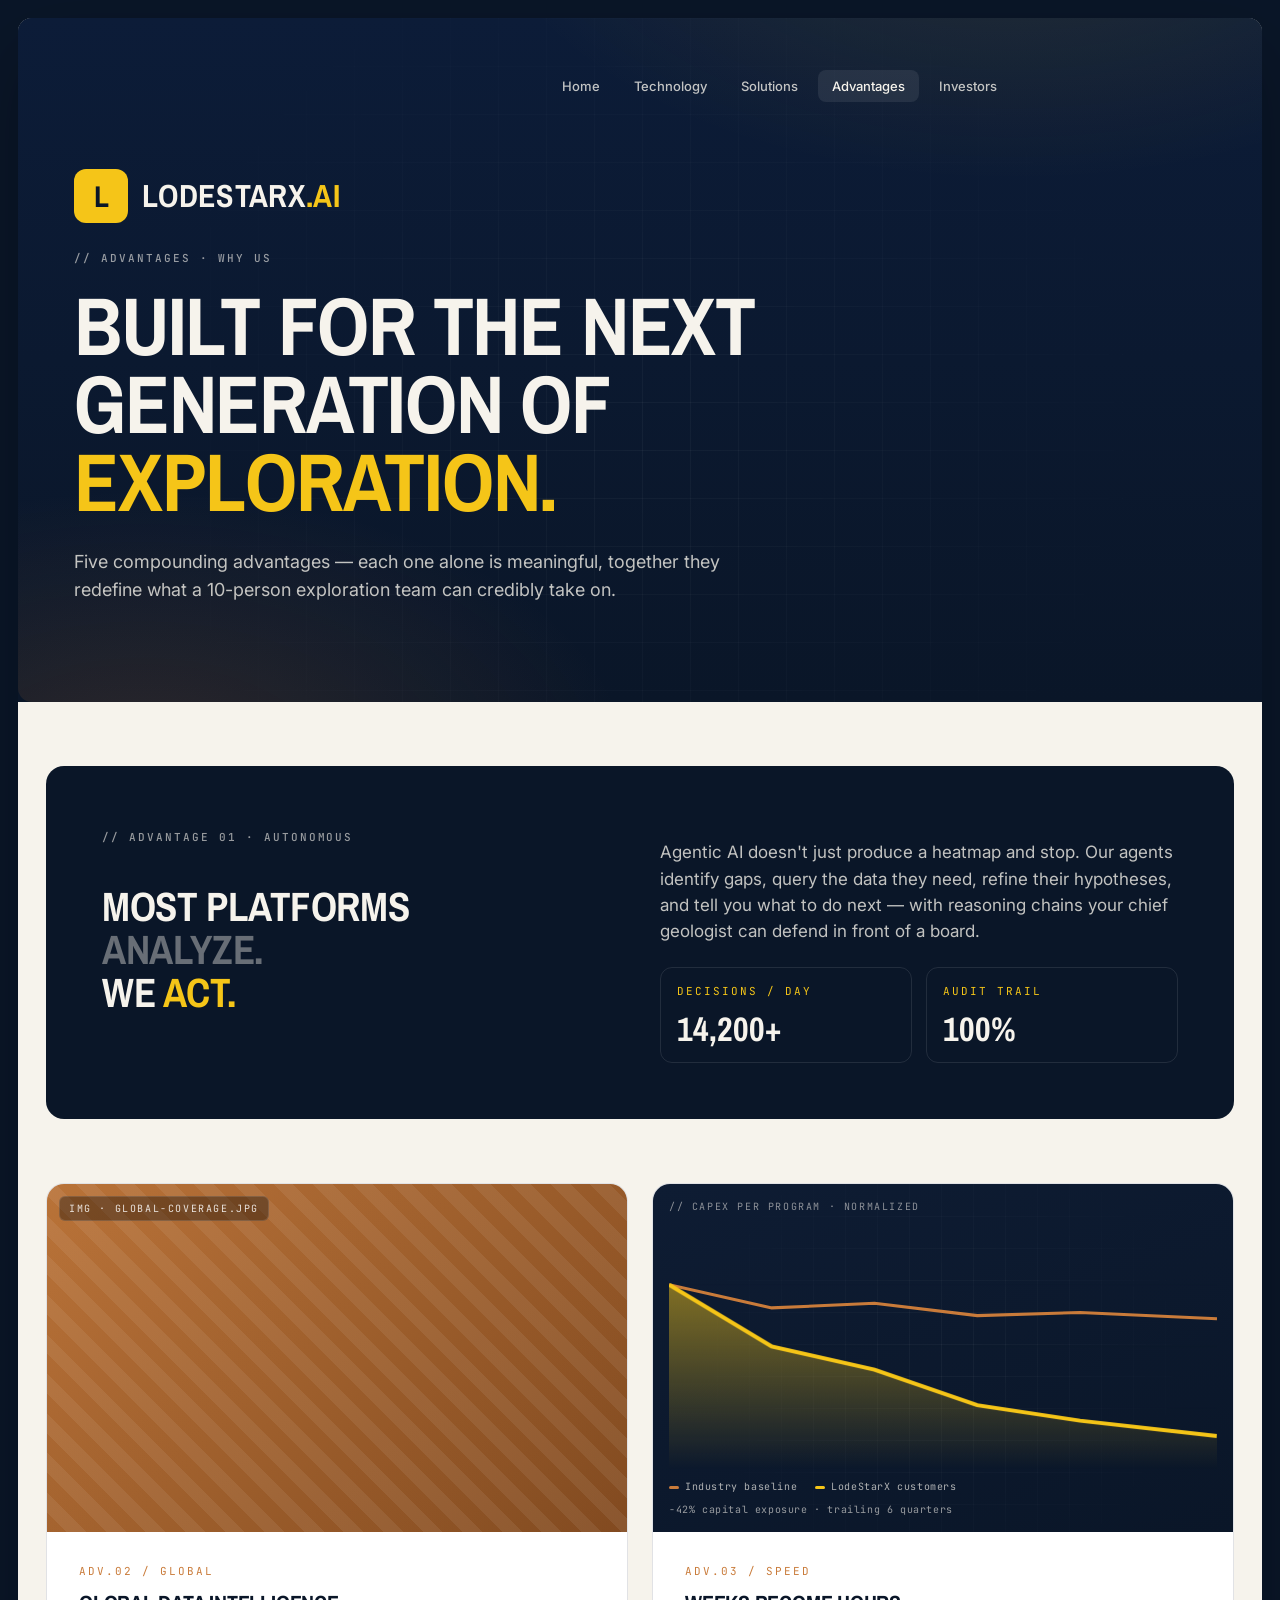
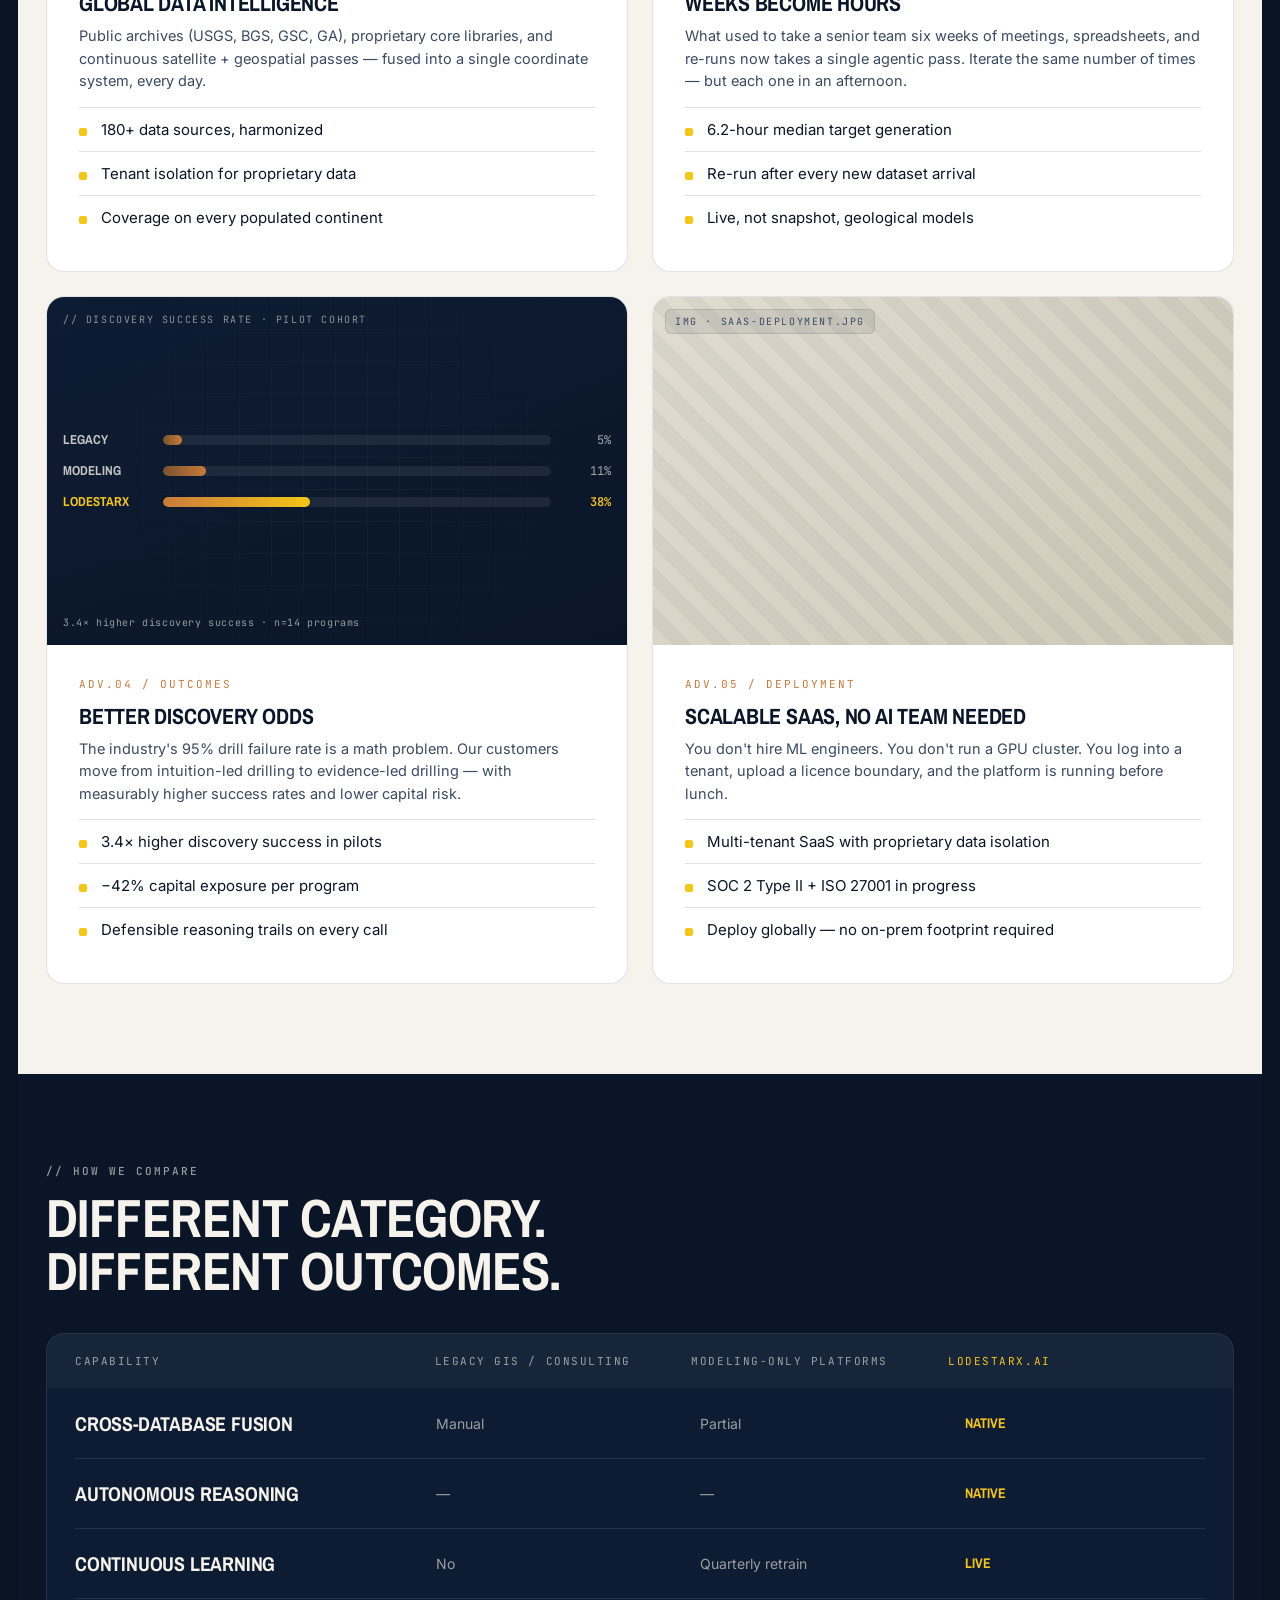
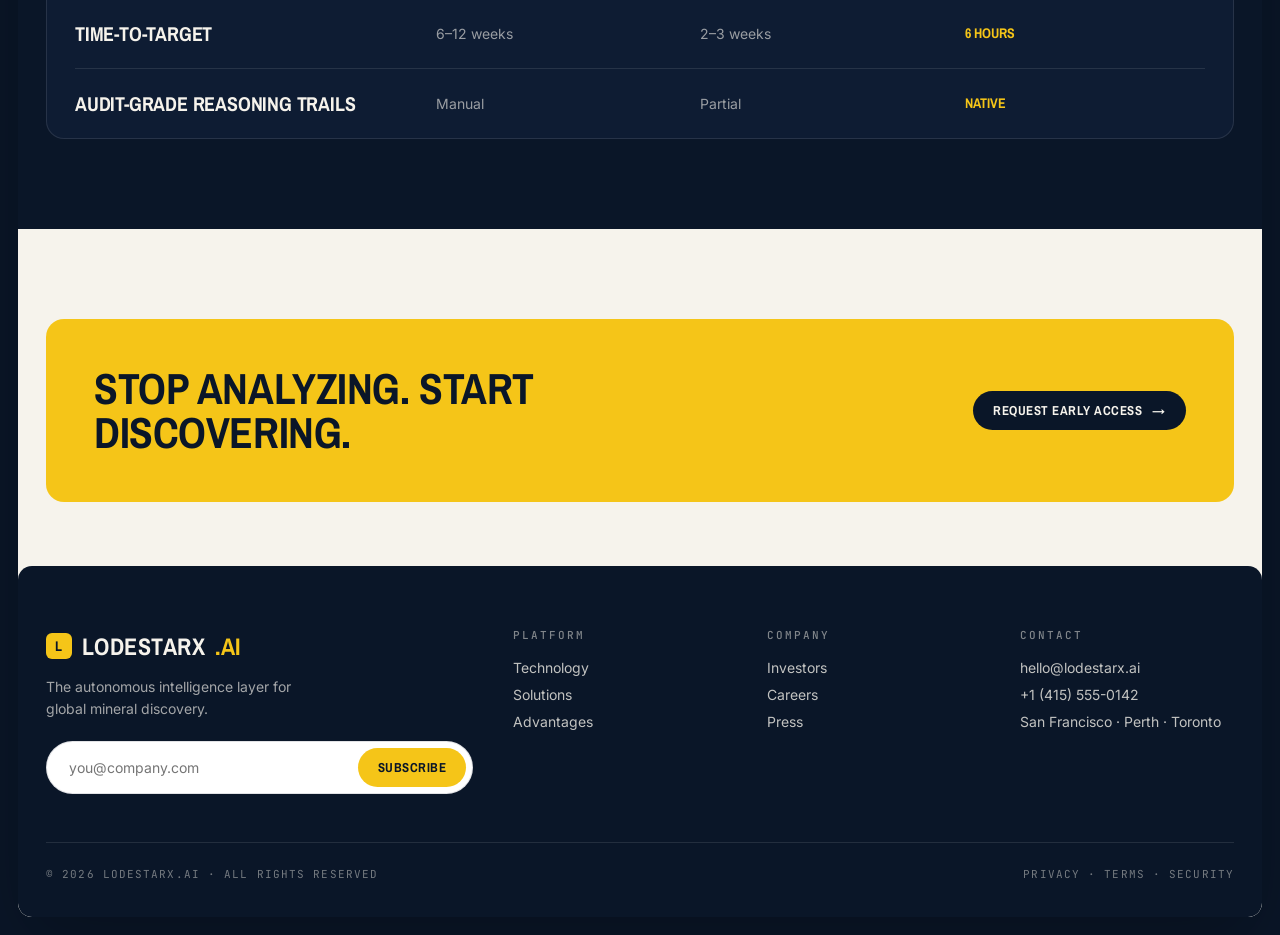
==== advantages.html @ 92e3c6bb "Initial commit: LodeStarX.ai landing page with hero image and feature cards" ====
<!doctype html>
<html lang="en">
<head>
<meta charset="utf-8" />
<meta name="viewport" content="width=device-width,initial-scale=1" />
<title>LodeStarX.ai — Advantages</title>
<style>
/* LodeStarX.ai — shared design system */

@import url('https://fonts.googleapis.com/css2?family=Archivo:wght@400;500;600;700;800;900&family=Archivo+Narrow:wght@500;600;700;800&family=Inter:wght@400;500;600;700&family=JetBrains+Mono:wght@400;500&display=swap');

:root{
  --navy:#0a1628;
  --navy-2:#0e1c33;
  --navy-3:#142547;
  --paper:#f6f3ec;
  --paper-2:#ece7d9;
  --ink:#0a1628;
  --ink-2:#3b4a63;
  --ink-3:#6b7891;
  --yellow:#f5c518;
  --yellow-2:#e9b400;
  --copper:#c97b3a;
  --copper-2:#a25e25;
  --line:rgba(255,255,255,0.10);
  --line-dark:rgba(10,22,40,0.12);
  --radius:18px;
}

*{box-sizing:border-box}
html,body{margin:0;padding:0}
body{
  font-family:'Inter',system-ui,sans-serif;
  background:var(--navy);
  color:var(--ink);
  -webkit-font-smoothing:antialiased;
  text-rendering:optimizeLegibility;
}
a{color:inherit;text-decoration:none}
img{max-width:100%;display:block}

/* ---------- Layout ---------- */
.shell{max-width:1280px;margin:0 auto;padding:0 28px}
.band{padding:90px 0}
.band-dark{background:var(--navy);color:var(--paper)}
.band-light{background:var(--paper);color:var(--ink)}
.band-tight{padding:64px 0}

/* outer page background — gives the navy "frame" look */
.page{
  background:var(--navy);
  padding:18px;
  min-height:100vh;
}
.page-inner{
  background:var(--paper);
  border-radius:14px;
  overflow:hidden;
  box-shadow:0 30px 80px rgba(0,0,0,0.25);
}

/* ---------- Type ---------- */
h1,h2,h3,h4{font-family:'Archivo Narrow','Archivo',sans-serif;margin:0;letter-spacing:-0.01em;line-height:1}
.display{
  font-family:'Archivo Narrow',sans-serif;
  font-weight:800;
  font-size:clamp(44px, 6.4vw, 92px);
  line-height:0.95;
  letter-spacing:-0.015em;
  text-transform:uppercase;
}
.display-md{
  font-family:'Archivo Narrow',sans-serif;
  font-weight:800;
  font-size:clamp(34px,4.2vw,58px);
  line-height:0.98;
  text-transform:uppercase;
  letter-spacing:-0.01em;
}
.h-section{
  font-family:'Archivo Narrow',sans-serif;
  font-weight:800;
  font-size:clamp(28px,3vw,42px);
  text-transform:uppercase;
  line-height:1.02;
}
.eyebrow{
  font-family:'JetBrains Mono',monospace;
  font-size:11px;
  letter-spacing:0.18em;
  text-transform:uppercase;
  font-weight:500;
  color:var(--ink-3);
}
.eyebrow-dark{color:rgba(246,243,236,0.6)}
.lead{font-size:18px;line-height:1.55;color:var(--ink-2);max-width:60ch}
.lead-dark{color:rgba(246,243,236,0.78)}
p{line-height:1.6}

/* ---------- Header / Nav ---------- */
.nav{
  display:flex;align-items:center;gap:24px;
  padding:18px 24px;
  background:var(--navy);
  color:var(--paper);
  border-radius:12px;
  margin:0 0 0 0;
}
.brand{
  display:flex;align-items:center;gap:10px;
  font-family:'Archivo Narrow',sans-serif;
  font-weight:800;
  letter-spacing:0.02em;
  font-size:18px;
  text-transform:uppercase;
  color:var(--paper);
}
.brand-mark{
  width:26px;height:26px;
  background:var(--yellow);
  display:grid;place-items:center;
  border-radius:6px;
  color:var(--navy);
  font-family:'Archivo Narrow',sans-serif;
  font-weight:900;
  font-size:14px;
}
.nav-links{
  display:flex;gap:6px;margin-left:auto;align-items:center;
  font-size:13px;
  font-weight:500;
}
.nav-links a{
  padding:8px 14px;border-radius:8px;
  color:rgba(246,243,236,0.78);
  transition:background .15s, color .15s;
}
.nav-links a:hover{background:rgba(255,255,255,0.06);color:var(--paper)}
.nav-links a.active{background:rgba(255,255,255,0.08);color:var(--paper)}

.btn{
  display:inline-flex;align-items:center;gap:10px;
  padding:11px 20px;
  border-radius:999px;
  font-family:'Archivo Narrow',sans-serif;
  font-weight:700;
  text-transform:uppercase;
  letter-spacing:0.04em;
  font-size:13px;
  transition:transform .15s, background .15s;
  cursor:pointer;border:none;
}
.btn-yellow{background:var(--yellow);color:var(--navy)}
.btn-yellow:hover{background:var(--yellow-2)}
.btn-outline{background:transparent;color:var(--paper);border:1px solid rgba(255,255,255,0.25)}
.btn-outline:hover{background:rgba(255,255,255,0.06)}
.btn-dark{background:var(--navy);color:var(--paper)}
.btn-dark:hover{background:var(--navy-3)}
.btn-arrow::after{
  content:"→";font-family:inherit;font-weight:600;
}

/* ---------- Hero ---------- */
.hero{
  position:relative;
  background:var(--navy);
  color:var(--paper);
  padding:0;
  overflow:hidden;
}
.hero-inner{
  position:relative;
  padding:80px 56px 90px;
  border-radius:0 0 14px 14px;
  overflow:hidden;
}
.hero-bg{
  position:absolute;inset:0;
  background:
    radial-gradient(900px 500px at 80% -20%, rgba(245,197,24,0.12), transparent 60%),
    radial-gradient(700px 400px at 10% 110%, rgba(201,123,58,0.18), transparent 70%),
    linear-gradient(180deg, #0c1c38 0%, #0a1628 100%);
}
.hero-bg::after{
  content:"";position:absolute;inset:0;
  background-image:
    linear-gradient(rgba(255,255,255,0.04) 1px, transparent 1px),
    linear-gradient(90deg, rgba(255,255,255,0.04) 1px, transparent 1px);
  background-size:48px 48px;
  mask-image:radial-gradient(circle at 50% 60%, black, transparent 75%);
}
.hero-content{position:relative;max-width:920px}
.hero-meta{
  display:flex;gap:18px;flex-wrap:wrap;
  margin-top:36px;
  font-family:'JetBrains Mono',monospace;
  font-size:12px;
  color:rgba(246,243,236,0.6);
  letter-spacing:0.06em;
}
.hero-meta span::before{content:"●  ";color:var(--yellow)}

/* ---------- Cards ---------- */
.grid{display:grid;gap:24px}
.grid-2{grid-template-columns:repeat(2,1fr)}
.grid-3{grid-template-columns:repeat(3,1fr)}
.grid-4{grid-template-columns:repeat(4,1fr)}
@media(max-width:880px){
  .grid-2,.grid-3,.grid-4{grid-template-columns:1fr}
}

.card{
  background:white;
  border-radius:var(--radius);
  padding:28px;
  border:1px solid var(--line-dark);
}
.card-dark{
  background:var(--navy-2);
  border:1px solid var(--line);
  color:var(--paper);
}
.card-num{
  font-family:'JetBrains Mono',monospace;
  font-size:11px;letter-spacing:0.18em;
  color:var(--copper);
  margin-bottom:14px;
}
.card h3{
  font-family:'Archivo Narrow',sans-serif;
  font-weight:800;
  font-size:22px;
  text-transform:uppercase;
  margin-bottom:10px;
  line-height:1.05;
}
.card p{margin:0;color:var(--ink-2);font-size:14.5px;line-height:1.55}
.card-dark p{color:rgba(246,243,236,0.72)}

/* image-style hero feature card */
.feature-card{
  position:relative;
  border-radius:var(--radius);
  overflow:hidden;
  aspect-ratio:4/5;
  display:flex;flex-direction:column;justify-content:flex-end;
  padding:24px;
  color:var(--paper);
  border:1px solid var(--line);
  isolation:isolate;
}
.feature-card .ph{position:absolute;inset:0;z-index:-1}
.feature-card h3{
  font-family:'Archivo Narrow',sans-serif;font-weight:800;
  font-size:26px;text-transform:uppercase;line-height:1;margin:0 0 8px;
}
.feature-card p{margin:0;font-size:13.5px;color:rgba(246,243,236,0.85)}
.feature-card .pill{
  align-self:flex-start;
  font-family:'JetBrains Mono',monospace;
  font-size:10px;letter-spacing:0.16em;text-transform:uppercase;
  background:rgba(0,0,0,0.4);backdrop-filter:blur(6px);
  border:1px solid rgba(255,255,255,0.18);
  color:var(--paper);
  padding:6px 10px;border-radius:999px;
  margin-bottom:auto;
}

/* ---------- Striped placeholder imagery ---------- */
.ph{
  position:relative;
  background:
    repeating-linear-gradient(45deg, rgba(255,255,255,0.05) 0 14px, rgba(255,255,255,0.10) 14px 28px),
    linear-gradient(135deg, var(--navy-3), var(--navy));
  display:flex;align-items:center;justify-content:center;
  color:rgba(246,243,236,0.75);
  font-family:'JetBrains Mono',monospace;
  font-size:11px;letter-spacing:0.12em;
  text-transform:uppercase;
}
.ph-copper{
  background:
    repeating-linear-gradient(45deg, rgba(255,255,255,0.06) 0 14px, rgba(255,255,255,0.12) 14px 28px),
    linear-gradient(135deg, #b56a2c, #7a3f12);
  color:rgba(255,240,225,0.9);
}
.ph-yellow{
  background:
    repeating-linear-gradient(45deg, rgba(0,0,0,0.06) 0 14px, rgba(0,0,0,0.12) 14px 28px),
    linear-gradient(135deg, #f5c518, #d99e00);
  color:#3a2a00;
}
.ph-paper{
  background:
    repeating-linear-gradient(45deg, rgba(10,22,40,0.05) 0 14px, rgba(10,22,40,0.09) 14px 28px),
    linear-gradient(135deg, #ece7d9, #d9d2bf);
  color:var(--ink-2);
}
.ph-label{
  position:absolute;top:12px;left:12px;
  font-family:'JetBrains Mono',monospace;
  font-size:10px;letter-spacing:0.16em;text-transform:uppercase;
  background:rgba(0,0,0,0.35);
  padding:5px 9px;border-radius:6px;
  color:rgba(255,255,255,0.85);
  border:1px solid rgba(255,255,255,0.12);
}
.ph-paper .ph-label{
  background:rgba(10,22,40,0.08);color:var(--ink-2);border:1px solid rgba(10,22,40,0.1);
}
.ph-yellow .ph-label{
  background:rgba(0,0,0,0.18);color:#3a2a00;border:1px solid rgba(0,0,0,0.18);
}

/* ---------- Stats strip ---------- */
.stats{
  display:grid;grid-template-columns:repeat(4,1fr);
  gap:0;
  border:1px solid var(--line-dark);
  border-radius:var(--radius);
  background:white;overflow:hidden;
}
.stats > div{
  padding:28px;
  border-right:1px solid var(--line-dark);
}
.stats > div:last-child{border-right:none}
.stat-num{
  font-family:'Archivo Narrow',sans-serif;
  font-weight:800;
  font-size:42px;
  letter-spacing:-0.02em;
  line-height:1;
  margin-bottom:8px;
}
.stat-label{
  font-family:'JetBrains Mono',monospace;
  font-size:11px;
  letter-spacing:0.14em;
  text-transform:uppercase;
  color:var(--ink-3);
}
@media(max-width:880px){
  .stats{grid-template-columns:repeat(2,1fr)}
  .stats > div:nth-child(2){border-right:none}
  .stats > div:nth-child(1),.stats > div:nth-child(2){border-bottom:1px solid var(--line-dark)}
}

/* ---------- Footer ---------- */
.footer{
  background:var(--navy);
  color:var(--paper);
  padding:64px 0 36px;
  border-radius:14px;
  margin-top:0;
}
.footer-grid{
  display:grid;grid-template-columns:2fr 1fr 1fr 1fr;
  gap:40px;
  padding-bottom:48px;
  border-bottom:1px solid var(--line);
}
@media(max-width:880px){.footer-grid{grid-template-columns:1fr 1fr}}
.footer h4{
  font-family:'JetBrains Mono',monospace;
  font-size:11px;letter-spacing:0.18em;
  text-transform:uppercase;
  color:rgba(246,243,236,0.5);
  font-weight:500;
  margin-bottom:18px;
}
.footer ul{list-style:none;padding:0;margin:0}
.footer li{margin-bottom:10px;font-size:14px;color:rgba(246,243,236,0.78)}
.footer li a:hover{color:var(--yellow)}
.footer-brand .brand{font-size:24px}
.footer-brand p{
  color:rgba(246,243,236,0.65);
  font-size:14px;line-height:1.55;max-width:32ch;margin-top:14px;
}
.footer-bottom{
  display:flex;justify-content:space-between;align-items:center;
  padding-top:24px;
  font-family:'JetBrains Mono',monospace;
  font-size:11px;letter-spacing:0.1em;text-transform:uppercase;
  color:rgba(246,243,236,0.45);
}

/* ---------- CTA strip ---------- */
.cta-strip{
  background:var(--yellow);
  color:var(--navy);
  border-radius:var(--radius);
  padding:48px;
  display:flex;align-items:center;justify-content:space-between;gap:32px;
}
.cta-strip h3{
  font-family:'Archivo Narrow',sans-serif;font-weight:800;
  font-size:clamp(28px,3.4vw,46px);
  text-transform:uppercase;line-height:1;letter-spacing:-0.01em;
  max-width:22ch;
}
.cta-strip .btn{background:var(--navy);color:var(--paper)}
.cta-strip .btn:hover{background:var(--navy-3)}
@media(max-width:880px){.cta-strip{flex-direction:column;align-items:flex-start}}

/* ---------- Detail bits ---------- */
.kicker-row{
  display:flex;align-items:center;justify-content:space-between;
  margin-bottom:36px;gap:24px;flex-wrap:wrap;
}
.kicker-row .h-section{max-width:18ch}
.kicker-row p{max-width:46ch;margin:0;color:var(--ink-2)}

.list-clean{list-style:none;padding:0;margin:14px 0 0}
.list-clean li{
  padding:12px 0;border-top:1px solid var(--line-dark);
  display:flex;gap:14px;align-items:flex-start;
  font-size:15px;
}
.card-dark .list-clean li{border-top:1px solid var(--line)}
.list-clean li::before{
  content:"";flex:0 0 8px;height:8px;margin-top:8px;
  background:var(--yellow);border-radius:2px;
}

.tag{
  display:inline-block;
  font-family:'JetBrains Mono',monospace;
  font-size:10px;letter-spacing:0.14em;text-transform:uppercase;
  padding:5px 9px;border-radius:6px;
  background:rgba(10,22,40,0.06);color:var(--ink-2);
}
.card-dark .tag{background:rgba(255,255,255,0.08);color:var(--paper)}

/* numbered architecture rows */
.arch-row{
  display:grid;grid-template-columns:120px 1fr 1.2fr;
  gap:32px;align-items:start;
  padding:36px 0;border-top:1px solid var(--line);
}
.arch-row:last-child{border-bottom:1px solid var(--line)}
.arch-num{
  font-family:'Archivo Narrow',sans-serif;
  font-weight:800;font-size:64px;line-height:1;
  color:var(--yellow);
}
.arch-row h3{
  font-family:'Archivo Narrow',sans-serif;font-weight:800;
  font-size:28px;text-transform:uppercase;line-height:1;
  margin:0 0 10px;
}
.arch-row p{color:rgba(246,243,236,0.72);margin:0;font-size:15px}
.arch-bullets{display:grid;grid-template-columns:1fr 1fr;gap:8px 24px;margin-top:18px}
.arch-bullets span{
  font-family:'JetBrains Mono',monospace;font-size:12px;
  color:rgba(246,243,236,0.85);letter-spacing:0.04em;
  padding:8px 0;border-top:1px dashed rgba(255,255,255,0.12);
}
@media(max-width:880px){
  .arch-row{grid-template-columns:1fr}
  .arch-bullets{grid-template-columns:1fr}
}

/* big quote / pull */
.pull{
  font-family:'Archivo Narrow',sans-serif;
  font-weight:700;
  font-size:clamp(28px,3.2vw,44px);
  text-transform:uppercase;
  line-height:1.05;
  letter-spacing:-0.01em;
  max-width:24ch;
}
.pull em{font-style:normal;color:var(--yellow)}

/* signup row */
.signup{
  display:flex;gap:12px;background:white;border-radius:999px;padding:6px;
  border:1px solid var(--line-dark);max-width:520px;
}
.signup input{
  flex:1;border:none;outline:none;
  padding:10px 16px;font-family:inherit;font-size:14px;background:transparent;
}

/* logo bar */
.logo-bar{
  display:flex;justify-content:space-between;align-items:center;gap:24px;
  padding:28px 0;border-top:1px solid var(--line-dark);border-bottom:1px solid var(--line-dark);
  flex-wrap:wrap;
}
.logo-bar span{
  font-family:'Archivo Narrow',sans-serif;
  font-weight:700;text-transform:uppercase;letter-spacing:0.04em;
  font-size:15px;color:var(--ink-3);
}

/* table-style data rows */
.row-table{border-top:1px solid var(--line-dark)}
.row-table .row{
  display:grid;grid-template-columns:80px 1.2fr 2fr 100px;
  gap:24px;padding:24px 0;border-bottom:1px solid var(--line-dark);
  align-items:center;
}
.row-table .row .idx{
  font-family:'JetBrains Mono',monospace;font-size:12px;color:var(--ink-3);
}
.row-table .row h4{
  font-family:'Archivo Narrow',sans-serif;font-weight:800;
  font-size:20px;text-transform:uppercase;line-height:1.05;margin:0;
}
.row-table .row p{margin:0;color:var(--ink-2);font-size:14px;line-height:1.5}
.row-table .row .meta{
  font-family:'JetBrains Mono',monospace;font-size:11px;
  color:var(--copper);letter-spacing:0.1em;text-transform:uppercase;text-align:right;
}
@media(max-width:880px){
  .row-table .row{grid-template-columns:1fr;gap:6px}
  .row-table .row .meta{text-align:left}
}

/* LodeStarX.ai — animations + dashboards CSS */

/* ===== Reveal on scroll ===== */
.reveal{
  opacity:0;
  transform:translateY(18px);
  transition:opacity .8s ease, transform .8s cubic-bezier(.2,.7,.2,1);
  transition-delay:var(--rd, 0ms);
  will-change:opacity, transform;
}
.reveal.in-view{opacity:1;transform:none}
@media (prefers-reduced-motion: reduce){
  .reveal{opacity:1;transform:none;transition:none}
  .db-scan, .db-ring, .db-hot, .db-dot, .agent-status::before, .spark-line{animation:none !important}
}

/* hero subtle entrance */
.hero-content > *{animation:heroIn .9s ease both}
.hero-content > *:nth-child(2){animation-delay:.08s}
.hero-content > *:nth-child(3){animation-delay:.16s}
.hero-content > *:nth-child(4){animation-delay:.24s}
.hero-content > *:nth-child(5){animation-delay:.32s}
@keyframes heroIn{from{opacity:0;transform:translateY(14px)}to{opacity:1;transform:none}}

/* button hover lift */
.btn{transition:transform .18s ease, background .15s, box-shadow .2s}
.btn:hover{transform:translateY(-1px);box-shadow:0 6px 20px rgba(0,0,0,0.18)}

/* card hover */
.card{transition:transform .25s ease, box-shadow .25s ease, border-color .2s}
.card:hover{transform:translateY(-3px);box-shadow:0 14px 40px rgba(10,22,40,0.12)}
.card-dark:hover{box-shadow:0 14px 40px rgba(0,0,0,0.4)}

/* nav hover micro */
.nav-links a{position:relative}
.nav-links a:not(.active)::after{
  content:"";position:absolute;left:14px;right:14px;bottom:4px;height:2px;
  background:var(--yellow);transform:scaleX(0);transform-origin:left;transition:transform .25s ease;
}
.nav-links a:hover::after{transform:scaleX(1)}

/* hero grid drift */
.hero-bg::after{animation:gridDrift 28s linear infinite}
@keyframes gridDrift{
  from{background-position:0 0, 0 0}
  to{background-position:96px 96px, 96px 96px}
}

/* ===== Dashboard shell ===== */
.dashboard{
  background:linear-gradient(180deg, #0c1c38 0%, #0a1628 100%);
  border:1px solid rgba(255,255,255,0.10);
  border-radius:var(--radius);
  padding:24px;
  color:var(--paper);
  position:relative;
  overflow:hidden;
}
.dashboard::before{
  content:"";position:absolute;inset:-1px;border-radius:var(--radius);
  background:linear-gradient(135deg, rgba(245,197,24,0.18), transparent 40%);
  pointer-events:none;
}
.db-head{
  display:flex;justify-content:space-between;align-items:flex-start;
  margin-bottom:18px;gap:16px;flex-wrap:wrap;position:relative;
}
.db-eyebrow{
  font-family:'JetBrains Mono',monospace;font-size:10px;
  letter-spacing:0.16em;color:rgba(246,243,236,0.55);margin-bottom:6px;
}
.db-title{
  font-family:'Archivo Narrow',sans-serif;font-weight:800;
  font-size:20px;text-transform:uppercase;line-height:1.05;
}
.db-pulse{
  display:inline-flex;align-items:center;gap:8px;
  font-family:'JetBrains Mono',monospace;font-size:11px;
  color:rgba(246,243,236,0.7);
  padding:6px 12px;border:1px solid rgba(255,255,255,0.12);border-radius:999px;
  background:rgba(255,255,255,0.04);
}
.db-dot{
  width:8px;height:8px;border-radius:50%;background:#5fd97a;
  box-shadow:0 0 0 0 rgba(95,217,122,0.7);
  animation:pulseDot 1.6s ease-out infinite;
}
@keyframes pulseDot{
  0%{box-shadow:0 0 0 0 rgba(95,217,122,0.5)}
  70%{box-shadow:0 0 0 10px rgba(95,217,122,0)}
  100%{box-shadow:0 0 0 0 rgba(95,217,122,0)}
}

/* ===== Target dashboard ===== */
.db-grid{display:grid;grid-template-columns:1.4fr 1fr;gap:18px}
@media(max-width:880px){.db-grid{grid-template-columns:1fr}}
.db-map{
  position:relative;border-radius:12px;overflow:hidden;
  background:linear-gradient(135deg, #0e1c33, #07101f);
  border:1px solid rgba(255,255,255,0.08);
  aspect-ratio:10/7;
}
.db-svg{width:100%;height:100%;display:block}
.db-hot{animation:hotPulse 3.4s ease-in-out infinite}
.db-hot-2{animation-delay:.8s}
.db-hot-3{animation-delay:1.6s}
@keyframes hotPulse{0%,100%{opacity:.6}50%{opacity:1}}
.db-ring{animation:ringExpand 2.2s ease-out infinite;transform-origin:center;transform-box:fill-box}
.db-ring-2{animation-delay:.5s}
.db-ring-3{animation-delay:1s}
@keyframes ringExpand{
  0%{r:6;opacity:1;stroke-width:2}
  100%{r:24;opacity:0;stroke-width:0.5}
}
.db-scan{
  animation:scan 4s linear infinite;
}
@keyframes scan{0%{transform:translateY(0)}100%{transform:translateY(280px)}}
.db-tag{
  position:absolute;background:rgba(10,22,40,0.85);backdrop-filter:blur(6px);
  border:1px solid rgba(245,197,24,0.4);color:var(--yellow);
  font-family:'JetBrains Mono',monospace;font-size:10px;letter-spacing:0.08em;
  padding:4px 8px;border-radius:6px;
}
.db-tag-1{top:30%;left:25%}
.db-tag-2{top:55%;left:60%}
.db-tag-3{top:25%;right:18%}
.db-list{display:flex;flex-direction:column;gap:8px}
.db-row{
  display:grid;grid-template-columns:24px 90px 1fr 42px;
  align-items:center;gap:10px;
  padding:8px 10px;border-radius:8px;
  background:rgba(255,255,255,0.03);
  border:1px solid rgba(255,255,255,0.06);
  font-size:12px;
}
.db-rank{font-family:'JetBrains Mono',monospace;color:var(--yellow);font-size:11px}
.db-name{font-family:'Archivo Narrow',sans-serif;font-weight:700;text-transform:uppercase;font-size:13px}
.db-bar{height:6px;background:rgba(255,255,255,0.08);border-radius:3px;overflow:hidden}
.db-bar i{
  display:block;height:100%;width:0;background:linear-gradient(90deg,#c97b3a,#f5c518);
  border-radius:3px;animation:barFill 1.4s cubic-bezier(.2,.7,.2,1) forwards;
  --w:50%;
}
@keyframes barFill{to{width:var(--w)}}
.db-val{font-family:'JetBrains Mono',monospace;color:var(--yellow);font-size:11px;text-align:right}

/* ===== Agent dashboard ===== */
.agent-grid{
  display:grid;grid-template-columns:repeat(4,1fr);gap:8px;margin-bottom:18px;
}
@media(max-width:880px){.agent-grid{grid-template-columns:repeat(2,1fr)}}
.agent{
  background:rgba(255,255,255,0.03);
  border:1px solid rgba(255,255,255,0.07);
  padding:12px;border-radius:10px;
  display:flex;flex-direction:column;gap:6px;
}
.agent-name{
  font-family:'Archivo Narrow',sans-serif;font-weight:700;text-transform:uppercase;font-size:13px;
}
.agent-status{
  font-family:'JetBrains Mono',monospace;font-size:10px;letter-spacing:0.06em;
  display:inline-flex;align-items:center;gap:6px;
}
.agent-status::before{
  content:"";width:6px;height:6px;border-radius:50%;
}
.agent-on{color:#5fd97a}
.agent-on::before{background:#5fd97a;animation:pulseDot 1.6s infinite}
.agent-warn{color:#f5c518}
.agent-warn::before{background:#f5c518;animation:pulseDot 2.2s infinite}

.agent-stream{
  background:rgba(0,0,0,0.25);border:1px solid rgba(255,255,255,0.06);
  border-radius:10px;padding:14px;font-family:'JetBrains Mono',monospace;
  font-size:11px;line-height:1.7;color:rgba(246,243,236,0.7);
  max-height:140px;overflow:hidden;position:relative;
}
.agent-line{opacity:0;animation:lineIn .6s ease forwards}
.agent-line:nth-child(1){animation-delay:.0s}
.agent-line:nth-child(2){animation-delay:.4s}
.agent-line:nth-child(3){animation-delay:.8s}
.agent-line:nth-child(4){animation-delay:1.2s}
.agent-line:nth-child(5){animation-delay:1.6s}
@keyframes lineIn{from{opacity:0;transform:translateY(6px)}to{opacity:1;transform:none}}
.al-time{color:rgba(246,243,236,0.4)}
.al-tag{color:var(--yellow)}

/* ===== Fusion / spark dashboard ===== */
.spark-row{margin-bottom:18px}
.spark{width:100%;height:160px;display:block}
.spark-line{
  stroke-dasharray:1500;stroke-dashoffset:1500;
  animation:drawLine 2s ease-out forwards;
}
@keyframes drawLine{to{stroke-dashoffset:0}}
.spark-fill{opacity:0;animation:fadeIn 1s 1.2s ease forwards}
@keyframes fadeIn{to{opacity:1}}
.spark-stats{
  display:grid;grid-template-columns:repeat(4,1fr);gap:8px;
}
@media(max-width:880px){.spark-stats{grid-template-columns:repeat(2,1fr)}}
.spark-stats > div{
  padding:14px;background:rgba(255,255,255,0.03);
  border:1px solid rgba(255,255,255,0.07);border-radius:10px;
}
.spark-num{
  font-family:'Archivo Narrow',sans-serif;font-weight:800;font-size:28px;line-height:1;
  color:var(--yellow);margin-bottom:4px;
}
.spark-label{
  font-family:'JetBrains Mono',monospace;font-size:10px;letter-spacing:0.14em;
  text-transform:uppercase;color:rgba(246,243,236,0.6);
}

/* LodeStarX.ai — chart styles */
.chart-shell{
  width:100%;height:100%;
  background:linear-gradient(160deg, var(--navy-2), var(--navy));
  padding:16px;display:flex;flex-direction:column;gap:10px;
  color:var(--paper);font-family:'Inter',sans-serif;
  position:relative;overflow:hidden;
}
.chart-shell::before{
  content:"";position:absolute;inset:0;
  background-image:linear-gradient(rgba(255,255,255,0.04) 1px, transparent 1px),
                   linear-gradient(90deg, rgba(255,255,255,0.04) 1px, transparent 1px);
  background-size:32px 32px;mask-image:radial-gradient(circle at 50% 50%, black, transparent 80%);
  pointer-events:none;
}
.chart-shell > *{position:relative}
.chart-eyebrow{
  font-family:'JetBrains Mono',monospace;font-size:10px;
  letter-spacing:0.16em;color:rgba(246,243,236,0.55);
}
.chart-foot{
  font-family:'JetBrains Mono',monospace;font-size:10px;
  letter-spacing:0.06em;color:rgba(246,243,236,0.6);margin-top:auto;
}
/* discovery bars */
.chart-bars{display:flex;flex-direction:column;gap:14px;flex:1;justify-content:center}
.cb{display:grid;grid-template-columns:90px 1fr 50px;gap:10px;align-items:center}
.cb-label{
  font-family:'Archivo Narrow',sans-serif;font-weight:700;
  text-transform:uppercase;font-size:13px;color:rgba(246,243,236,0.78);
}
.cb-label.cb-hl{color:var(--yellow)}
.cb-track{height:10px;background:rgba(255,255,255,0.07);border-radius:5px;overflow:hidden}
.cb-fill{
  display:block;height:100%;width:0;
  background:linear-gradient(90deg,#7a5230,#c97b3a);
  border-radius:5px;animation:cbGrow 1.4s cubic-bezier(.2,.7,.2,1) forwards;--w:50%;
}
.cb-fill-hl{background:linear-gradient(90deg,#c97b3a,#f5c518)}
@keyframes cbGrow{to{width:var(--w)}}
.cb-val{
  font-family:'JetBrains Mono',monospace;font-size:12px;
  color:rgba(246,243,236,0.65);text-align:right;
}
.cb-val-hl{color:var(--yellow);font-weight:600}
/* cost lines */
.cost-svg, .market-svg{width:100%;height:160px;display:block;flex:1}
.cost-line-a, .cost-line-b{
  stroke-dasharray:600;stroke-dashoffset:600;
  animation:drawL 1.8s ease-out forwards;
}
.cost-line-b{animation-delay:.4s}
.cost-fill{opacity:0;animation:fadeIn .8s 1.2s ease forwards}
@keyframes drawL{to{stroke-dashoffset:0}}
.chart-legend{
  display:flex;gap:18px;font-family:'JetBrains Mono',monospace;font-size:10px;
  color:rgba(246,243,236,0.7);letter-spacing:0.06em;
}
.chart-legend i{
  display:inline-block;width:10px;height:3px;margin-right:6px;vertical-align:middle;border-radius:2px;
}
/* donut */
.donut-wrap{position:relative;width:140px;height:140px;align-self:center;margin:auto}
.donut{width:100%;height:100%}
.donut-arc{
  animation:donutFill 1.6s cubic-bezier(.2,.7,.2,1) forwards;
}
@keyframes donutFill{to{stroke-dashoffset:117.6}} /* 61% of 301.6 */
.donut-center{
  position:absolute;inset:0;display:flex;flex-direction:column;align-items:center;justify-content:center;text-align:center;
}
.donut-num{
  font-family:'Archivo Narrow',sans-serif;font-weight:800;font-size:32px;color:var(--yellow);line-height:1;
}
.donut-num span{font-size:18px;margin-left:2px}
.donut-label{
  font-family:'JetBrains Mono',monospace;font-size:9px;letter-spacing:0.12em;
  text-transform:uppercase;color:rgba(246,243,236,0.6);margin-top:4px;
}
/* market bars handled inline via JS */

</style>
</head>
<body>
<div class="page">
<div class="page-inner">

<section class="hero">
  <div class="hero-inner" style="padding:48px 56px 80px">
    <div class="hero-bg"></div>
    <nav class="nav" style="background:transparent;padding:0 0 64px;border-radius:0;">
      <div class="brand"><span class="brand-mark">L</span> LodeStarX<span style="color:var(--yellow)">.ai</span></div>
      <div class="nav-links">
        <a href="index.html">Home</a>
        <a href="technology.html">Technology</a>
        <a href="solutions.html">Solutions</a>
        <a href="advantages.html" class="active">Advantages</a>
        <a href="investors.html">Investors</a>
      </div>
      <a class="btn btn-yellow btn-arrow" href="#cta">Request Access</a>
    </nav>
    <div class="hero-content" style="max-width:1000px">
      <div style="display:flex;align-items:center;gap:14px;margin-bottom:28px">
        <div style="width:54px;height:54px;background:var(--yellow);border-radius:12px;display:grid;place-items:center;color:var(--navy);font-family:'Archivo Narrow',sans-serif;font-weight:900;font-size:30px;line-height:1">L</div>
        <div style="font-family:'Archivo Narrow',sans-serif;font-weight:800;font-size:32px;text-transform:uppercase;letter-spacing:0.01em;color:var(--paper);line-height:1">LodeStarX<span style="color:var(--yellow)">.ai</span></div>
      </div>
      <div class="eyebrow eyebrow-dark" style="margin-bottom:22px">// Advantages · Why us</div>
      <h1 class="display">
        Built for the next<br/>
        generation of<br/>
        <span style="color:var(--yellow)">exploration.</span>
      </h1>
      <p class="lead lead-dark" style="margin-top:28px;max-width:62ch">
        Five compounding advantages — each one alone is meaningful, together they redefine
        what a 10-person exploration team can credibly take on.
      </p>
    </div>
  </div>
</section>

<!-- BIG PULL: Most analyze. We act. -->
<section class="band band-light band-tight">
  <div class="shell">
    <div style="background:var(--navy);color:var(--paper);border-radius:var(--radius);padding:56px;display:grid;grid-template-columns:1fr 1fr;gap:40px;align-items:center">
      <div>
        <div class="eyebrow eyebrow-dark" style="margin-bottom:18px">// Advantage 01 · Autonomous</div>
        <p class="pull" style="color:var(--paper)">
          Most platforms<br/><span style="color:rgba(246,243,236,0.4)">analyze.</span><br/>
          We <em>act.</em>
        </p>
      </div>
      <div>
        <p class="lead lead-dark" style="font-size:17px">
          Agentic AI doesn't just produce a heatmap and stop. Our agents identify gaps,
          query the data they need, refine their hypotheses, and tell you what to do next —
          with reasoning chains your chief geologist can defend in front of a board.
        </p>
        <div class="grid grid-2" style="margin-top:22px;gap:14px">
          <div style="padding:16px;border:1px solid var(--line);border-radius:12px">
            <div class="card-num" style="color:var(--yellow)">DECISIONS / DAY</div>
            <div style="font-family:'Archivo Narrow';font-weight:800;font-size:34px;line-height:1">14,200+</div>
          </div>
          <div style="padding:16px;border:1px solid var(--line);border-radius:12px">
            <div class="card-num" style="color:var(--yellow)">AUDIT TRAIL</div>
            <div style="font-family:'Archivo Narrow';font-weight:800;font-size:34px;line-height:1">100%</div>
          </div>
        </div>
      </div>
    </div>
  </div>
</section>

<!-- Other advantages, alternating -->
<section class="band band-light" style="padding-top:0">
  <div class="shell">
    <div class="grid grid-2" style="gap:24px">

      <div class="card" style="padding:0;overflow:hidden">
        <div class="ph ph-copper" style="aspect-ratio:5/3">
          <span class="ph-label">img · global-coverage.jpg</span>
        </div>
        <div style="padding:32px">
          <div class="card-num">ADV.02 / GLOBAL</div>
          <h3>Global data intelligence</h3>
          <p>Public archives (USGS, BGS, GSC, GA), proprietary core libraries, and continuous satellite + geospatial passes — fused into a single coordinate system, every day.</p>
          <ul class="list-clean">
            <li>180+ data sources, harmonized</li>
            <li>Tenant isolation for proprietary data</li>
            <li>Coverage on every populated continent</li>
          </ul>
        </div>
      </div>

      <div class="card" style="padding:0;overflow:hidden">
        <div data-chart="cost" style="aspect-ratio:5/3;overflow:hidden"></div>
        <div style="padding:32px">
          <div class="card-num">ADV.03 / SPEED</div>
          <h3>Weeks become hours</h3>
          <p>What used to take a senior team six weeks of meetings, spreadsheets, and re-runs now takes a single agentic pass. Iterate the same number of times — but each one in an afternoon.</p>
          <ul class="list-clean">
            <li>6.2-hour median target generation</li>
            <li>Re-run after every new dataset arrival</li>
            <li>Live, not snapshot, geological models</li>
          </ul>
        </div>
      </div>

      <div class="card" style="padding:0;overflow:hidden">
        <div data-chart="discovery" style="aspect-ratio:5/3;overflow:hidden"></div>
        <div style="padding:32px">
          <div class="card-num">ADV.04 / OUTCOMES</div>
          <h3>Better discovery odds</h3>
          <p>The industry's 95% drill failure rate is a math problem. Our customers move from intuition-led drilling to evidence-led drilling — with measurably higher success rates and lower capital risk.</p>
          <ul class="list-clean">
            <li>3.4× higher discovery success in pilots</li>
            <li>−42% capital exposure per program</li>
            <li>Defensible reasoning trails on every call</li>
          </ul>
        </div>
      </div>

      <div class="card" style="padding:0;overflow:hidden">
        <div class="ph ph-paper" style="aspect-ratio:5/3">
          <span class="ph-label">img · saas-deployment.jpg</span>
        </div>
        <div style="padding:32px">
          <div class="card-num">ADV.05 / DEPLOYMENT</div>
          <h3>Scalable SaaS, no AI team needed</h3>
          <p>You don't hire ML engineers. You don't run a GPU cluster. You log into a tenant, upload a licence boundary, and the platform is running before lunch.</p>
          <ul class="list-clean">
            <li>Multi-tenant SaaS with proprietary data isolation</li>
            <li>SOC 2 Type II + ISO 27001 in progress</li>
            <li>Deploy globally — no on-prem footprint required</li>
          </ul>
        </div>
      </div>

    </div>
  </div>
</section>

<!-- COMPARISON TABLE -->
<section class="band band-dark">
  <div class="shell">
    <div class="kicker-row">
      <div>
        <div class="eyebrow eyebrow-dark" style="margin-bottom:14px">// How we compare</div>
        <h2 class="display-md">Different category.<br/>Different outcomes.</h2>
      </div>
    </div>

    <div style="background:var(--navy-2);border:1px solid var(--line);border-radius:var(--radius);overflow:hidden">
      <div style="display:grid;grid-template-columns:1.4fr 1fr 1fr 1fr;background:rgba(255,255,255,0.04);padding:20px 28px;font-family:'JetBrains Mono';font-size:11px;letter-spacing:0.14em;text-transform:uppercase;color:rgba(246,243,236,0.6)">
        <div>Capability</div>
        <div>Legacy GIS / consulting</div>
        <div>Modeling-only platforms</div>
        <div style="color:var(--yellow)">LodeStarX.ai</div>
      </div>
      <div class="row-table" style="padding:0 28px">
        <div class="row" style="grid-template-columns:1.4fr 1fr 1fr 1fr;border-bottom:1px solid var(--line)">
          <h4 style="color:var(--paper)">Cross-database fusion</h4>
          <p style="color:rgba(246,243,236,0.6)">Manual</p>
          <p style="color:rgba(246,243,236,0.6)">Partial</p>
          <p style="color:var(--yellow);font-family:'Archivo Narrow';font-weight:800;text-transform:uppercase">Native</p>
        </div>
        <div class="row" style="grid-template-columns:1.4fr 1fr 1fr 1fr;border-bottom:1px solid var(--line)">
          <h4 style="color:var(--paper)">Autonomous reasoning</h4>
          <p style="color:rgba(246,243,236,0.6)">—</p>
          <p style="color:rgba(246,243,236,0.6)">—</p>
          <p style="color:var(--yellow);font-family:'Archivo Narrow';font-weight:800;text-transform:uppercase">Native</p>
        </div>
        <div class="row" style="grid-template-columns:1.4fr 1fr 1fr 1fr;border-bottom:1px solid var(--line)">
          <h4 style="color:var(--paper)">Continuous learning</h4>
          <p style="color:rgba(246,243,236,0.6)">No</p>
          <p style="color:rgba(246,243,236,0.6)">Quarterly retrain</p>
          <p style="color:var(--yellow);font-family:'Archivo Narrow';font-weight:800;text-transform:uppercase">Live</p>
        </div>
        <div class="row" style="grid-template-columns:1.4fr 1fr 1fr 1fr;border-bottom:1px solid var(--line)">
          <h4 style="color:var(--paper)">Time-to-target</h4>
          <p style="color:rgba(246,243,236,0.6)">6–12 weeks</p>
          <p style="color:rgba(246,243,236,0.6)">2–3 weeks</p>
          <p style="color:var(--yellow);font-family:'Archivo Narrow';font-weight:800;text-transform:uppercase">6 hours</p>
        </div>
        <div class="row" style="grid-template-columns:1.4fr 1fr 1fr 1fr;border-bottom:none">
          <h4 style="color:var(--paper)">Audit-grade reasoning trails</h4>
          <p style="color:rgba(246,243,236,0.6)">Manual</p>
          <p style="color:rgba(246,243,236,0.6)">Partial</p>
          <p style="color:var(--yellow);font-family:'Archivo Narrow';font-weight:800;text-transform:uppercase">Native</p>
        </div>
      </div>
    </div>
  </div>
</section>

<!-- CTA -->
<section class="band band-light band-tight" id="cta" style="padding-top:90px">
  <div class="shell">
    <div class="cta-strip">
      <h3>Stop analyzing. Start discovering.</h3>
      <a class="btn btn-arrow" href="#">Request Early Access</a>
    </div>
  </div>
</section>

<footer class="footer">
  <div class="shell">
    <div class="footer-grid">
      <div class="footer-brand">
        <div class="brand"><span class="brand-mark">L</span> LodeStarX<span style="color:var(--yellow)">.ai</span></div>
        <p>The autonomous intelligence layer for global mineral discovery.</p>
        <div class="signup" style="margin-top:22px">
          <input placeholder="you@company.com" />
          <button class="btn btn-yellow">Subscribe</button>
        </div>
      </div>
      <div><h4>Platform</h4><ul>
        <li><a href="technology.html">Technology</a></li>
        <li><a href="solutions.html">Solutions</a></li>
        <li><a href="advantages.html">Advantages</a></li>
      </ul></div>
      <div><h4>Company</h4><ul>
        <li><a href="investors.html">Investors</a></li>
        <li><a href="careers.html">Careers</a></li>
        <li><a href="press.html">Press</a></li>
      </ul></div>
      <div><h4>Contact</h4><ul>
        <li>hello@lodestarx.ai</li>
        <li>+1 (415) 555-0142</li>
        <li>San Francisco · Perth · Toronto</li>
      </ul></div>
    </div>
    <div class="footer-bottom">
      <span>© 2026 LodeStarX.ai · All rights reserved</span>
      <span>Privacy · Terms · Security</span>
    </div>
  </div>
</footer>

</div>
</div>
<script>
/* LodeStarX.ai — site-wide scroll animations + dashboards */
(function () {
  // ========= Scroll-triggered reveal =========
  const io = new IntersectionObserver((entries) => {
    entries.forEach((e) => {
      if (e.isIntersecting) {
        e.target.classList.add('in-view');
        io.unobserve(e.target);
      }
    });
  }, { threshold: 0.12, rootMargin: '0px 0px -8% 0px' });

  function arm() {
    const candidates = document.querySelectorAll(
      '.band .kicker-row, .band .stats, .band .grid, .band .row-table, .band .cta-strip, .arch-row, .feature-card, .pull, .hero-content > *'
    );
    candidates.forEach((el, i) => {
      el.classList.add('reveal');
      el.style.setProperty('--rd', (i % 6) * 60 + 'ms');
      io.observe(el);
    });
  }

  // ========= Animated number counters =========
  function animateCounters() {
    document.querySelectorAll('.stat-num').forEach((el) => {
      if (el.dataset.animated) return;
      const txt = el.textContent.trim();
      const m = txt.match(/^([^\d-]*)(-?[\d,.]+)(.*)$/);
      if (!m) return;
      const prefix = m[1], rawNum = m[2].replace(/,/g, ''), suffix = m[3];
      const target = parseFloat(rawNum);
      if (isNaN(target)) return;
      el.dataset.animated = '1';
      const numIO = new IntersectionObserver((entries) => {
        entries.forEach((e) => {
          if (!e.isIntersecting) return;
          numIO.unobserve(e.target);
          const dur = 1100;
          const start = performance.now();
          const decimals = (rawNum.split('.')[1] || '').length;
          function step(t) {
            const p = Math.min(1, (t - start) / dur);
            const eased = 1 - Math.pow(1 - p, 3);
            const v = target * eased;
            el.textContent = prefix + (decimals ? v.toFixed(decimals) : Math.round(v).toLocaleString()) + suffix;
            if (p < 1) requestAnimationFrame(step);
            else el.textContent = txt;
          }
          requestAnimationFrame(step);
        });
      }, { threshold: 0.5 });
      numIO.observe(el);
    });
  }

  // ========= Dashboards =========
  function buildTargetDashboard(host) {
    host.innerHTML = `
      <div class="db-head">
        <div>
          <div class="db-eyebrow">// LIVE · TARGET RANKING</div>
          <div class="db-title">Tenant · Northway-Aus · Block 14</div>
        </div>
        <div class="db-pulse"><span class="db-dot"></span> 11 agents reasoning</div>
      </div>
      <div class="db-grid">
        <div class="db-map">
          <svg viewBox="0 0 400 280" preserveAspectRatio="none" class="db-svg">
            <defs>
              <radialGradient id="hot" cx="50%" cy="50%" r="50%">
                <stop offset="0%" stop-color="#f5c518" stop-opacity="0.85"/>
                <stop offset="60%" stop-color="#c97b3a" stop-opacity="0.35"/>
                <stop offset="100%" stop-color="#c97b3a" stop-opacity="0"/>
              </radialGradient>
              <pattern id="grid" width="20" height="20" patternUnits="userSpaceOnUse">
                <path d="M 20 0 L 0 0 0 20" fill="none" stroke="rgba(255,255,255,0.06)" stroke-width="1"/>
              </pattern>
            </defs>
            <rect width="400" height="280" fill="url(#grid)"/>
            <!-- topo lines -->
            <g stroke="rgba(245,197,24,0.18)" fill="none" stroke-width="1">
              <path d="M0,80 Q100,60 200,90 T400,70"/>
              <path d="M0,130 Q120,110 220,135 T400,120"/>
              <path d="M0,180 Q90,165 210,180 T400,170"/>
              <path d="M0,225 Q130,210 230,230 T400,215"/>
            </g>
            <!-- hot zones -->
            <circle cx="120" cy="110" r="55" fill="url(#hot)" class="db-hot db-hot-1"/>
            <circle cx="265" cy="170" r="42" fill="url(#hot)" class="db-hot db-hot-2"/>
            <circle cx="320" cy="90" r="30" fill="url(#hot)" class="db-hot db-hot-3"/>
            <!-- target pins -->
            <g class="db-pins">
              <g transform="translate(120,110)"><circle r="4" fill="#f5c518"/><circle r="10" fill="none" stroke="#f5c518" class="db-ring"/></g>
              <g transform="translate(265,170)"><circle r="4" fill="#f5c518"/><circle r="10" fill="none" stroke="#f5c518" class="db-ring db-ring-2"/></g>
              <g transform="translate(320,90)"><circle r="4" fill="#f5c518"/><circle r="10" fill="none" stroke="#f5c518" class="db-ring db-ring-3"/></g>
            </g>
            <!-- scan line -->
            <line x1="0" x2="400" y1="0" y2="0" stroke="rgba(245,197,24,0.5)" stroke-width="1" class="db-scan"/>
          </svg>
          <div class="db-tag db-tag-1">T-001 · 94%</div>
          <div class="db-tag db-tag-2">T-002 · 87%</div>
          <div class="db-tag db-tag-3">T-003 · 81%</div>
        </div>
        <div class="db-list">
          <div class="db-row"><span class="db-rank">01</span><span class="db-name">Target T-001</span><div class="db-bar"><i style="--w:94%"></i></div><span class="db-val">94%</span></div>
          <div class="db-row"><span class="db-rank">02</span><span class="db-name">Target T-002</span><div class="db-bar"><i style="--w:87%"></i></div><span class="db-val">87%</span></div>
          <div class="db-row"><span class="db-rank">03</span><span class="db-name">Target T-003</span><div class="db-bar"><i style="--w:81%"></i></div><span class="db-val">81%</span></div>
          <div class="db-row"><span class="db-rank">04</span><span class="db-name">Target T-004</span><div class="db-bar"><i style="--w:72%"></i></div><span class="db-val">72%</span></div>
          <div class="db-row"><span class="db-rank">05</span><span class="db-name">Target T-005</span><div class="db-bar"><i style="--w:68%"></i></div><span class="db-val">68%</span></div>
          <div class="db-row"><span class="db-rank">06</span><span class="db-name">Target T-006</span><div class="db-bar"><i style="--w:54%"></i></div><span class="db-val">54%</span></div>
        </div>
      </div>
    `;
  }

  function buildAgentDashboard(host) {
    host.innerHTML = `
      <div class="db-head">
        <div>
          <div class="db-eyebrow">// AGENT FLEET · LIVE</div>
          <div class="db-title">11 specialized agents · 14,210 decisions today</div>
        </div>
        <div class="db-pulse"><span class="db-dot"></span> healthy</div>
      </div>
      <div class="agent-grid">
        <div class="agent"><span class="agent-name">Targeting</span><span class="agent-status agent-on">running · 2.4k</span></div>
        <div class="agent"><span class="agent-name">Fusion</span><span class="agent-status agent-on">running · 1.8k</span></div>
        <div class="agent"><span class="agent-name">Hypothesis</span><span class="agent-status agent-on">running · 980</span></div>
        <div class="agent"><span class="agent-name">QA / Verify</span><span class="agent-status agent-on">running · 1.1k</span></div>
        <div class="agent"><span class="agent-name">Risk Scoring</span><span class="agent-status agent-on">running · 740</span></div>
        <div class="agent"><span class="agent-name">ROI Modeler</span><span class="agent-status agent-warn">queued · 12</span></div>
        <div class="agent"><span class="agent-name">Reporting</span><span class="agent-status agent-on">running · 410</span></div>
        <div class="agent"><span class="agent-name">Data Scout</span><span class="agent-status agent-on">running · 2.0k</span></div>
      </div>
      <div class="agent-stream">
        <div class="agent-line"><span class="al-time">14:02:18</span> <span class="al-tag">[Targeting]</span> proposed T-007 · confidence 0.71 · awaiting fusion verify</div>
        <div class="agent-line"><span class="al-time">14:02:11</span> <span class="al-tag">[Fusion]</span> reconciled airborne mag + Sentinel-2 · district 14</div>
        <div class="agent-line"><span class="al-time">14:01:52</span> <span class="al-tag">[Hypothesis]</span> discarded scenario H-241 · evidence below threshold</div>
        <div class="agent-line"><span class="al-time">14:01:30</span> <span class="al-tag">[Data Scout]</span> ingested 3 USGS PDFs · 47 new occurrences extracted</div>
        <div class="agent-line"><span class="al-time">14:01:05</span> <span class="al-tag">[QA]</span> verified T-002 · cross-modal agreement 0.93</div>
      </div>
    `;
  }

  function buildFusionDashboard(host) {
    host.innerHTML = `
      <div class="db-head">
        <div>
          <div class="db-eyebrow">// DATA FUSION · 24H</div>
          <div class="db-title">Records reconciled across 180 sources</div>
        </div>
        <div class="db-pulse"><span class="db-dot"></span> 6.2hr median</div>
      </div>
      <div class="spark-row">
        <svg viewBox="0 0 600 160" class="spark" preserveAspectRatio="none">
          <defs>
            <linearGradient id="sg" x1="0" x2="0" y1="0" y2="1">
              <stop offset="0%" stop-color="#f5c518" stop-opacity="0.45"/>
              <stop offset="100%" stop-color="#f5c518" stop-opacity="0"/>
            </linearGradient>
          </defs>
          <path class="spark-fill" d="M0,120 L40,110 L80,118 L120,90 L160,95 L200,80 L240,72 L280,78 L320,55 L360,60 L400,42 L440,48 L480,30 L520,38 L560,22 L600,28 L600,160 L0,160 Z" fill="url(#sg)"/>
          <path class="spark-line" d="M0,120 L40,110 L80,118 L120,90 L160,95 L200,80 L240,72 L280,78 L320,55 L360,60 L400,42 L440,48 L480,30 L520,38 L560,22 L600,28" stroke="#f5c518" stroke-width="2" fill="none"/>
          <g class="spark-grid" stroke="rgba(255,255,255,0.06)">
            <line x1="0" x2="600" y1="40" y2="40"/>
            <line x1="0" x2="600" y1="80" y2="80"/>
            <line x1="0" x2="600" y1="120" y2="120"/>
          </g>
        </svg>
      </div>
      <div class="spark-stats">
        <div><div class="spark-num" data-target="184320">0</div><div class="spark-label">Records reconciled</div></div>
        <div><div class="spark-num" data-target="2840">0</div><div class="spark-label">Conflicts resolved</div></div>
        <div><div class="spark-num" data-target="47">0</div><div class="spark-label">New sources today</div></div>
        <div><div class="spark-num" data-target="99.2" data-decimals="1" data-suffix="%">0%</div><div class="spark-label">Schema match rate</div></div>
      </div>
    `;

    // animate the spark counters when visible
    const numIO = new IntersectionObserver((entries) => {
      entries.forEach((e) => {
        if (!e.isIntersecting) return;
        numIO.unobserve(e.target);
        const target = parseFloat(e.target.dataset.target);
        const decimals = parseInt(e.target.dataset.decimals || '0', 10);
        const suffix = e.target.dataset.suffix || '';
        const dur = 1400;
        const start = performance.now();
        function step(t) {
          const p = Math.min(1, (t - start) / dur);
          const eased = 1 - Math.pow(1 - p, 3);
          const v = target * eased;
          e.target.textContent = (decimals ? v.toFixed(decimals) : Math.round(v).toLocaleString()) + suffix;
          if (p < 1) requestAnimationFrame(step);
        }
        requestAnimationFrame(step);
      });
    }, { threshold: 0.4 });
    host.querySelectorAll('.spark-num').forEach((el) => numIO.observe(el));
  }

  function mountDashboards() {
    document.querySelectorAll('[data-dash="targets"]').forEach(buildTargetDashboard);
    document.querySelectorAll('[data-dash="agents"]').forEach(buildAgentDashboard);
    document.querySelectorAll('[data-dash="fusion"]').forEach(buildFusionDashboard);
  }

  if (document.readyState === 'loading') {
    document.addEventListener('DOMContentLoaded', () => { arm(); animateCounters(); mountDashboards(); });
  } else {
    arm(); animateCounters(); mountDashboards();
  }
})();

</script>
<script>
/* LodeStarX.ai — animated chart components, mounted via [data-chart] */
(function () {
  function buildDiscoveryChart(host) {
    // Bar chart comparing legacy vs LodeStarX discovery rate
    host.innerHTML = `
      <div class="chart-shell">
        <div class="chart-eyebrow">// DISCOVERY SUCCESS RATE · PILOT COHORT</div>
        <div class="chart-bars">
          <div class="cb"><div class="cb-label">Legacy</div><div class="cb-track"><i class="cb-fill" style="--w:5%"></i></div><div class="cb-val">5%</div></div>
          <div class="cb"><div class="cb-label">Modeling</div><div class="cb-track"><i class="cb-fill" style="--w:11%"></i></div><div class="cb-val">11%</div></div>
          <div class="cb"><div class="cb-label cb-hl">LodeStarX</div><div class="cb-track"><i class="cb-fill cb-fill-hl" style="--w:38%"></i></div><div class="cb-val cb-val-hl">38%</div></div>
        </div>
        <div class="chart-foot">3.4× higher discovery success · n=14 programs</div>
      </div>`;
  }
  function buildCostChart(host) {
    host.innerHTML = `
      <div class="chart-shell">
        <div class="chart-eyebrow">// CAPEX PER PROGRAM · NORMALIZED</div>
        <svg viewBox="0 0 320 160" class="cost-svg" preserveAspectRatio="none">
          <defs>
            <linearGradient id="cg" x1="0" x2="0" y1="0" y2="1">
              <stop offset="0%" stop-color="#f5c518" stop-opacity="0.5"/>
              <stop offset="100%" stop-color="#f5c518" stop-opacity="0"/>
            </linearGradient>
          </defs>
          <g class="cg-grid" stroke="rgba(10,22,40,0.06)">
            <line x1="0" x2="320" y1="40" y2="40"/>
            <line x1="0" x2="320" y1="80" y2="80"/>
            <line x1="0" x2="320" y1="120" y2="120"/>
          </g>
          <path class="cost-line-a" d="M0,40 L60,55 L120,52 L180,60 L240,58 L320,62" stroke="#c97b3a" stroke-width="2" fill="none"/>
          <path class="cost-fill" d="M0,40 L60,80 L120,95 L180,118 L240,128 L320,138 L320,160 L0,160 Z" fill="url(#cg)"/>
          <path class="cost-line-b" d="M0,40 L60,80 L120,95 L180,118 L240,128 L320,138" stroke="#f5c518" stroke-width="2.5" fill="none"/>
        </svg>
        <div class="chart-legend">
          <span><i style="background:#c97b3a"></i>Industry baseline</span>
          <span><i style="background:#f5c518"></i>LodeStarX customers</span>
        </div>
        <div class="chart-foot">−42% capital exposure · trailing 6 quarters</div>
      </div>`;
  }
  function buildFootprintChart(host) {
    host.innerHTML = `
      <div class="chart-shell">
        <div class="chart-eyebrow">// HECTARES DISTURBED PER DISCOVERY</div>
        <div class="donut-wrap">
          <svg viewBox="0 0 120 120" class="donut">
            <circle cx="60" cy="60" r="48" fill="none" stroke="rgba(10,22,40,0.08)" stroke-width="14"/>
            <circle cx="60" cy="60" r="48" fill="none" stroke="#f5c518" stroke-width="14"
              stroke-dasharray="301.6" stroke-dashoffset="301.6"
              transform="rotate(-90 60 60)" class="donut-arc"/>
          </svg>
          <div class="donut-center">
            <div class="donut-num">−61<span>%</span></div>
            <div class="donut-label">vs. industry mean</div>
          </div>
        </div>
        <div class="chart-foot">Less land disturbed per gram of metal recovered</div>
      </div>`;
  }
  function buildMarketChart(host) {
    host.innerHTML = `
      <div class="chart-shell">
        <div class="chart-eyebrow">// CRITICAL MINERAL DEMAND · 2025 → 2040</div>
        <svg viewBox="0 0 320 160" class="market-svg" preserveAspectRatio="none">
          <g class="cg-grid" stroke="rgba(255,255,255,0.06)">
            <line x1="0" x2="320" y1="40" y2="40"/>
            <line x1="0" x2="320" y1="80" y2="80"/>
            <line x1="0" x2="320" y1="120" y2="120"/>
          </g>
          <g class="bars">
            <rect x="20" y="120" width="22" height="0" fill="#c97b3a" data-h="20"/>
            <rect x="60" y="120" width="22" height="0" fill="#c97b3a" data-h="34"/>
            <rect x="100" y="120" width="22" height="0" fill="#c97b3a" data-h="48"/>
            <rect x="140" y="120" width="22" height="0" fill="#f5c518" data-h="64"/>
            <rect x="180" y="120" width="22" height="0" fill="#f5c518" data-h="78"/>
            <rect x="220" y="120" width="22" height="0" fill="#f5c518" data-h="92"/>
            <rect x="260" y="120" width="22" height="0" fill="#f5c518" data-h="108"/>
          </g>
          <g class="lbls" font-family="JetBrains Mono" font-size="9" fill="rgba(246,243,236,0.5)">
            <text x="31" y="140" text-anchor="middle">'25</text>
            <text x="71" y="140" text-anchor="middle">'27</text>
            <text x="111" y="140" text-anchor="middle">'29</text>
            <text x="151" y="140" text-anchor="middle">'31</text>
            <text x="191" y="140" text-anchor="middle">'33</text>
            <text x="231" y="140" text-anchor="middle">'35</text>
            <text x="271" y="140" text-anchor="middle">'40</text>
          </g>
        </svg>
        <div class="chart-foot">3.6× growth in lithium, copper, REE demand by 2040</div>
      </div>`;
    // animate bar heights
    const io = new IntersectionObserver((entries)=>{
      entries.forEach(e=>{
        if(!e.isIntersecting) return;
        io.unobserve(e.target);
        host.querySelectorAll('.bars rect').forEach((r,i)=>{
          const h = parseFloat(r.dataset.h);
          setTimeout(()=>{
            r.style.transition='all .8s cubic-bezier(.2,.7,.2,1)';
            r.setAttribute('height', h);
            r.setAttribute('y', 120 - h);
          }, i*90);
        });
      });
    },{threshold:0.4});
    io.observe(host);
  }
  function mount(){
    document.querySelectorAll('[data-chart="discovery"]').forEach(buildDiscoveryChart);
    document.querySelectorAll('[data-chart="cost"]').forEach(buildCostChart);
    document.querySelectorAll('[data-chart="footprint"]').forEach(buildFootprintChart);
    document.querySelectorAll('[data-chart="market"]').forEach(buildMarketChart);
  }
  if (document.readyState==='loading') document.addEventListener('DOMContentLoaded', mount);
  else mount();
})();

</script>
</body>
</html>
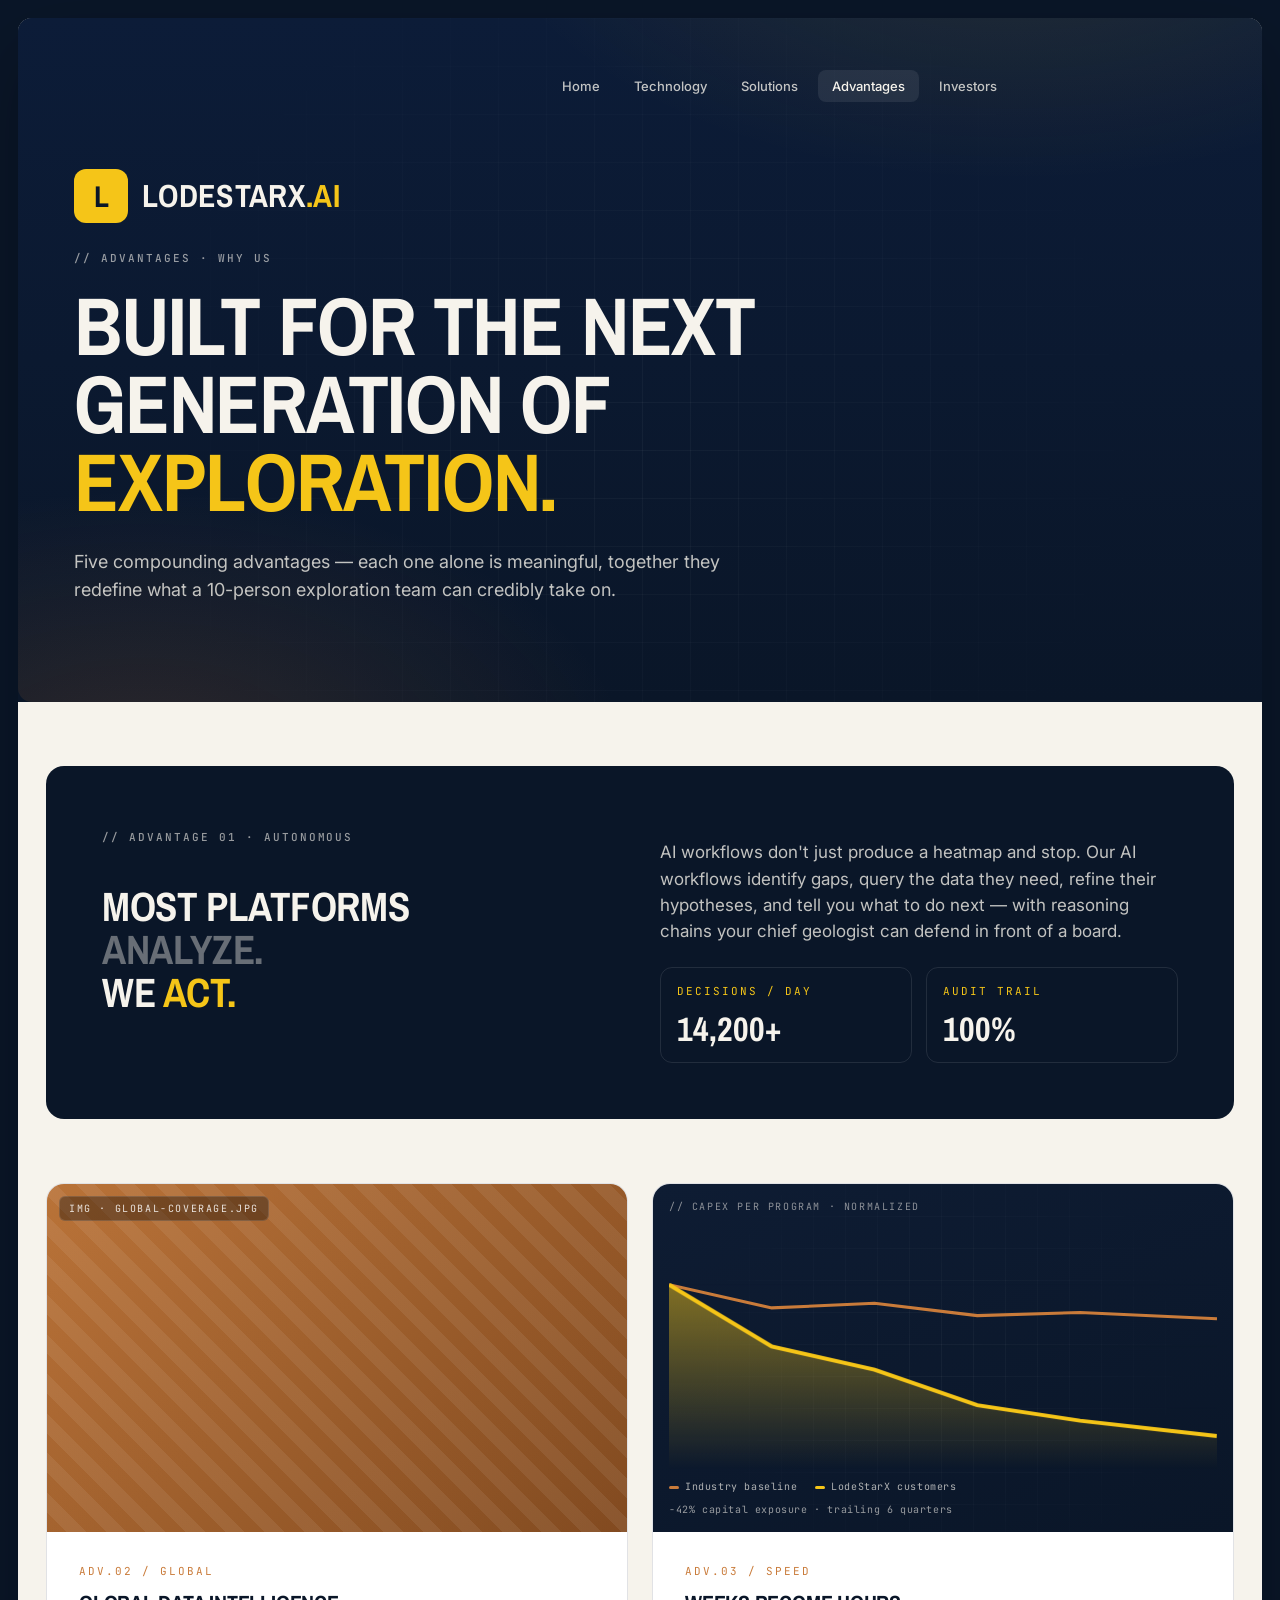
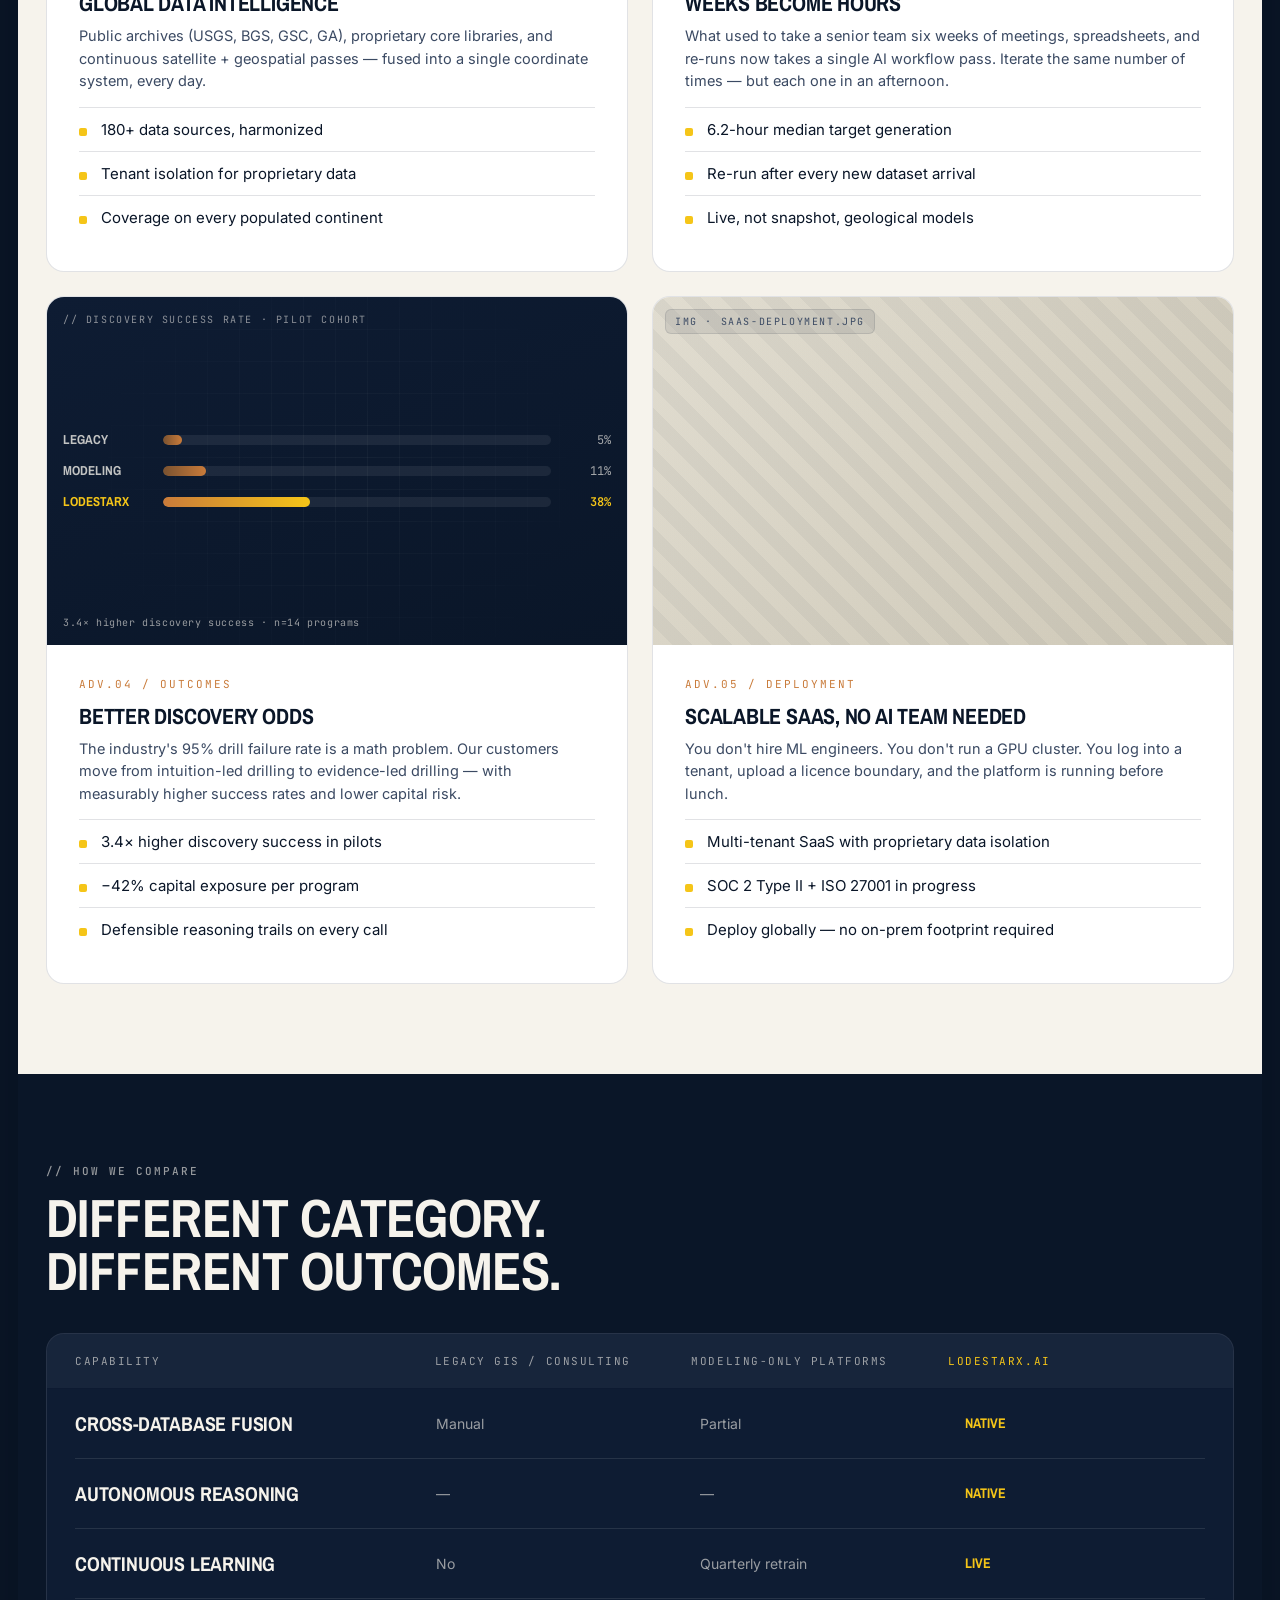
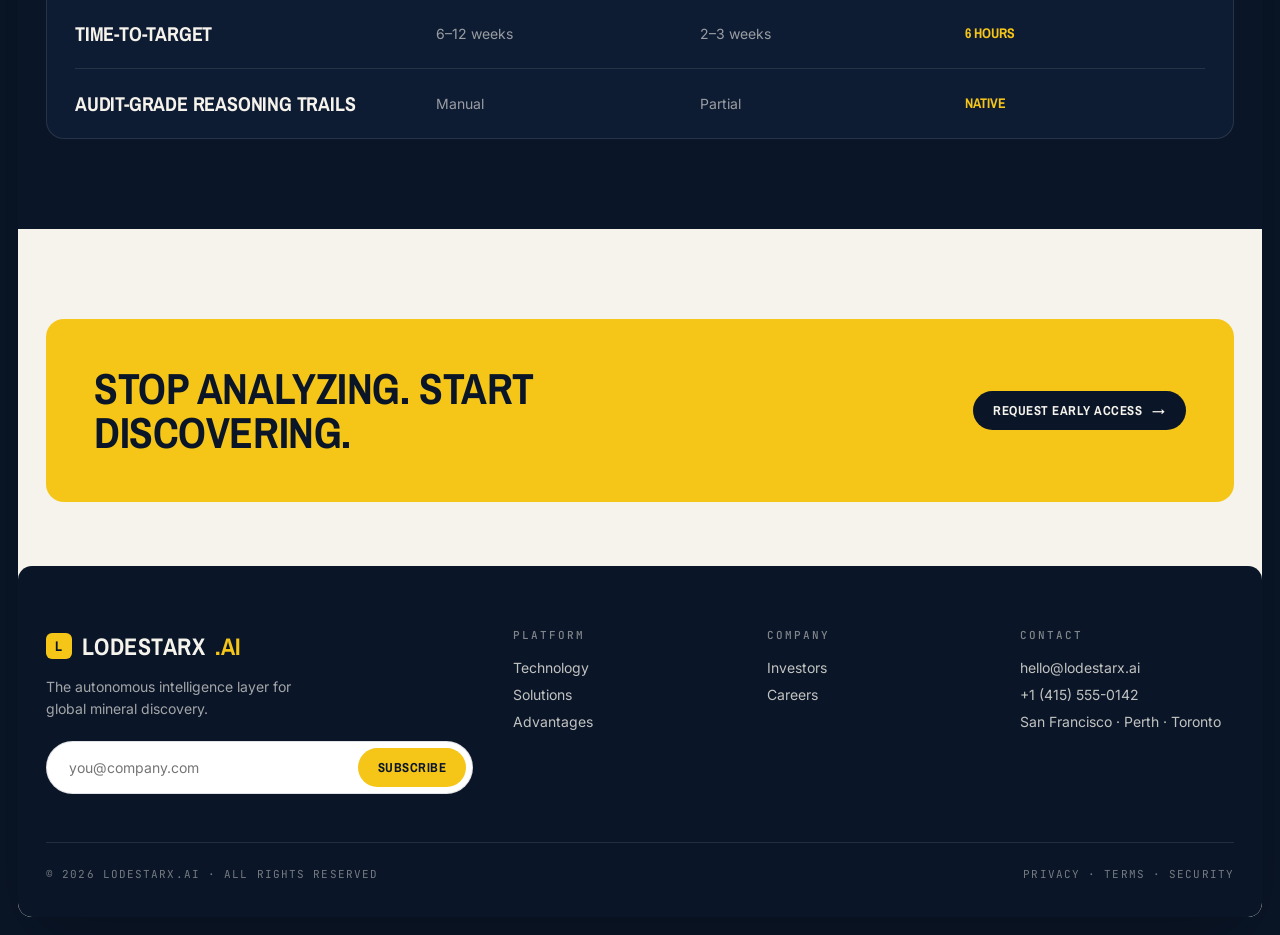
==== commit f75053f0: "Remove Press page and update footer links" ====
--- a/advantages.html
+++ b/advantages.html
@@ -868,7 +868,7 @@
       </div>
       <div>
         <p class="lead lead-dark" style="font-size:17px">
-          Agentic AI doesn't just produce a heatmap and stop. Our agents identify gaps,
+          AI workflows don't just produce a heatmap and stop. Our AI workflows identify gaps,
           query the data they need, refine their hypotheses, and tell you what to do next —
           with reasoning chains your chief geologist can defend in front of a board.
         </p>
@@ -913,7 +913,7 @@
         <div style="padding:32px">
           <div class="card-num">ADV.03 / SPEED</div>
           <h3>Weeks become hours</h3>
-          <p>What used to take a senior team six weeks of meetings, spreadsheets, and re-runs now takes a single agentic pass. Iterate the same number of times — but each one in an afternoon.</p>
+          <p>What used to take a senior team six weeks of meetings, spreadsheets, and re-runs now takes a single AI workflow pass. Iterate the same number of times — but each one in an afternoon.</p>
           <ul class="list-clean">
             <li>6.2-hour median target generation</li>
             <li>Re-run after every new dataset arrival</li>
@@ -1038,7 +1038,6 @@
       <div><h4>Company</h4><ul>
         <li><a href="investors.html">Investors</a></li>
         <li><a href="careers.html">Careers</a></li>
-        <li><a href="press.html">Press</a></li>
       </ul></div>
       <div><h4>Contact</h4><ul>
         <li>hello@lodestarx.ai</li>
@@ -1120,7 +1119,7 @@
           <div class="db-eyebrow">// LIVE · TARGET RANKING</div>
           <div class="db-title">Tenant · Northway-Aus · Block 14</div>
         </div>
-        <div class="db-pulse"><span class="db-dot"></span> 11 agents reasoning</div>
+        <div class="db-pulse"><span class="db-dot"></span> 11 workflows reasoning</div>
       </div>
       <div class="db-grid">
         <div class="db-map">
@@ -1172,12 +1171,12 @@
     `;
   }
 
-  function buildAgentDashboard(host) {
+  function buildWorkflowDashboard(host) {
     host.innerHTML = `
       <div class="db-head">
         <div>
-          <div class="db-eyebrow">// AGENT FLEET · LIVE</div>
-          <div class="db-title">11 specialized agents · 14,210 decisions today</div>
+          <div class="db-eyebrow">// AI WORKFLOW FLEET · LIVE</div>
+          <div class="db-title">11 specialized workflows · 14,210 decisions today</div>
         </div>
         <div class="db-pulse"><span class="db-dot"></span> healthy</div>
       </div>
@@ -1260,7 +1259,7 @@
 
   function mountDashboards() {
     document.querySelectorAll('[data-dash="targets"]').forEach(buildTargetDashboard);
-    document.querySelectorAll('[data-dash="agents"]').forEach(buildAgentDashboard);
+    document.querySelectorAll('[data-dash="workflows"]').forEach(buildWorkflowDashboard);
     document.querySelectorAll('[data-dash="fusion"]').forEach(buildFusionDashboard);
   }
 
